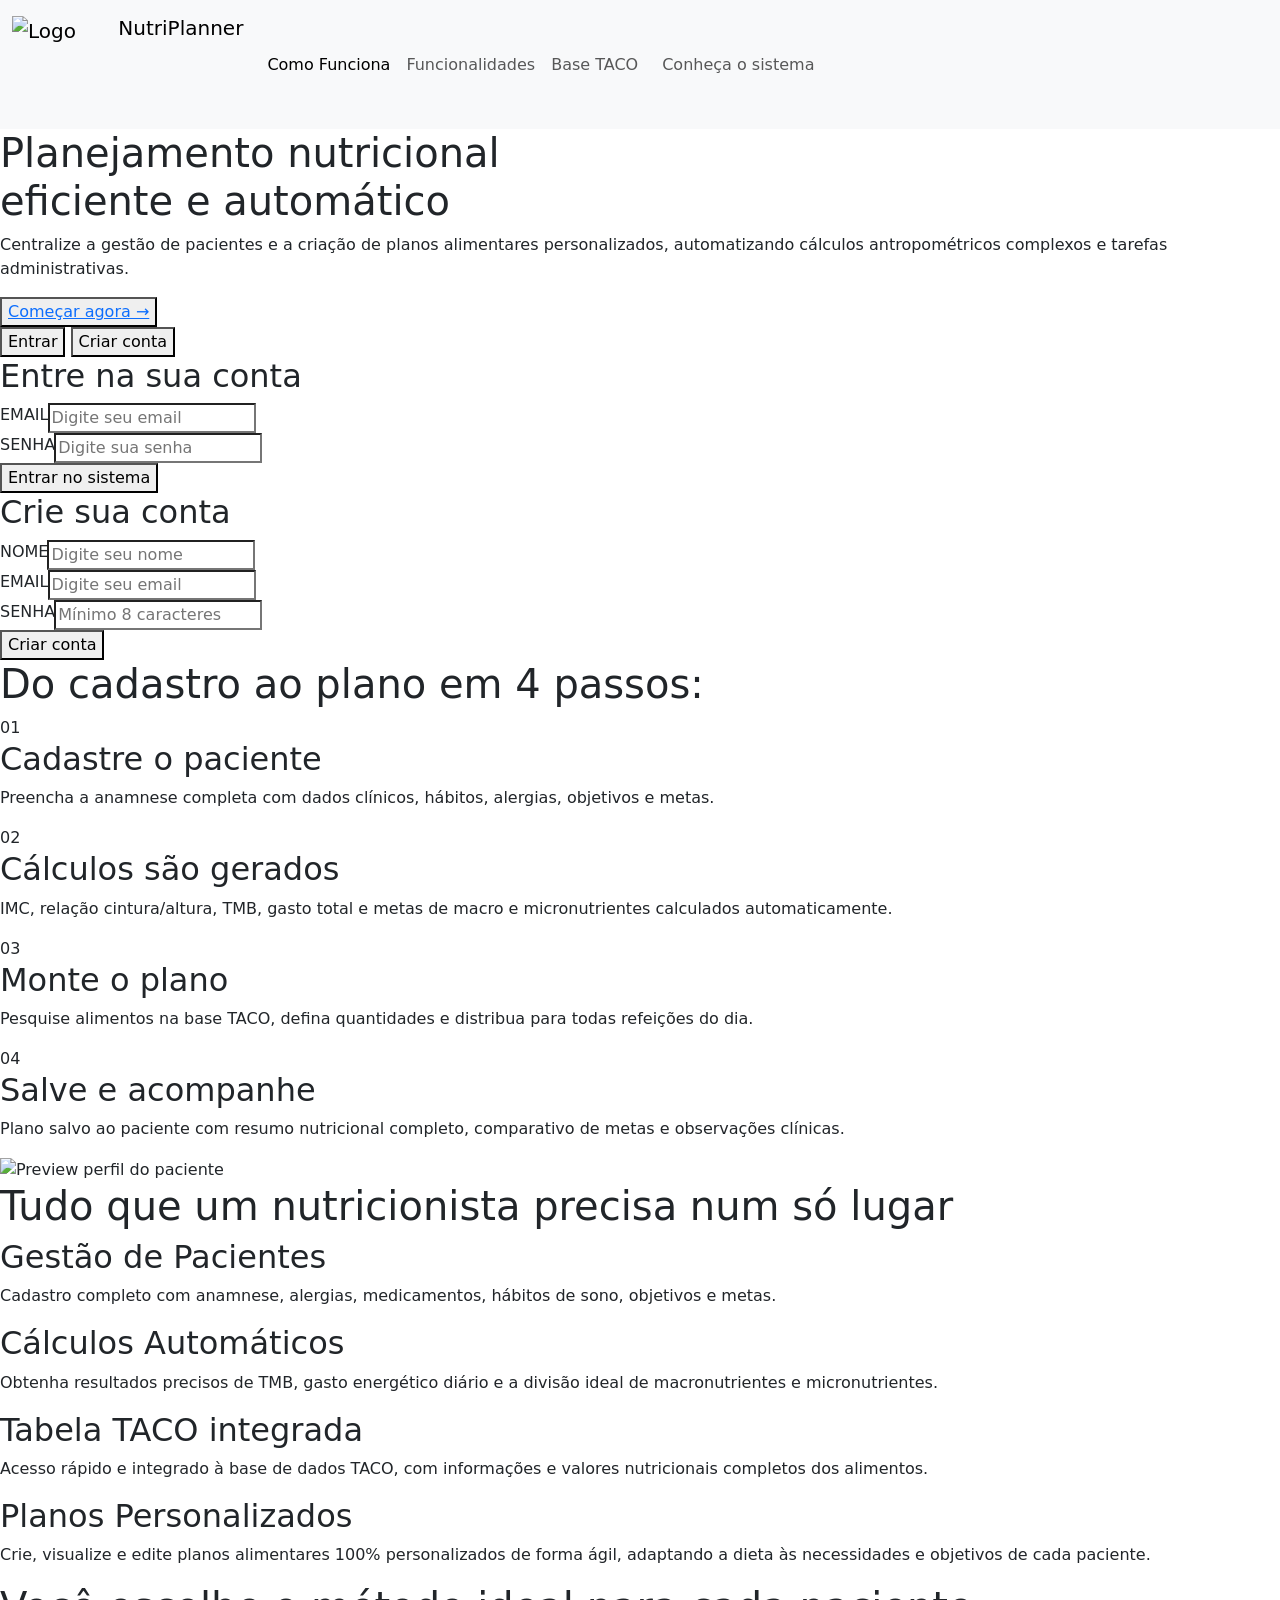
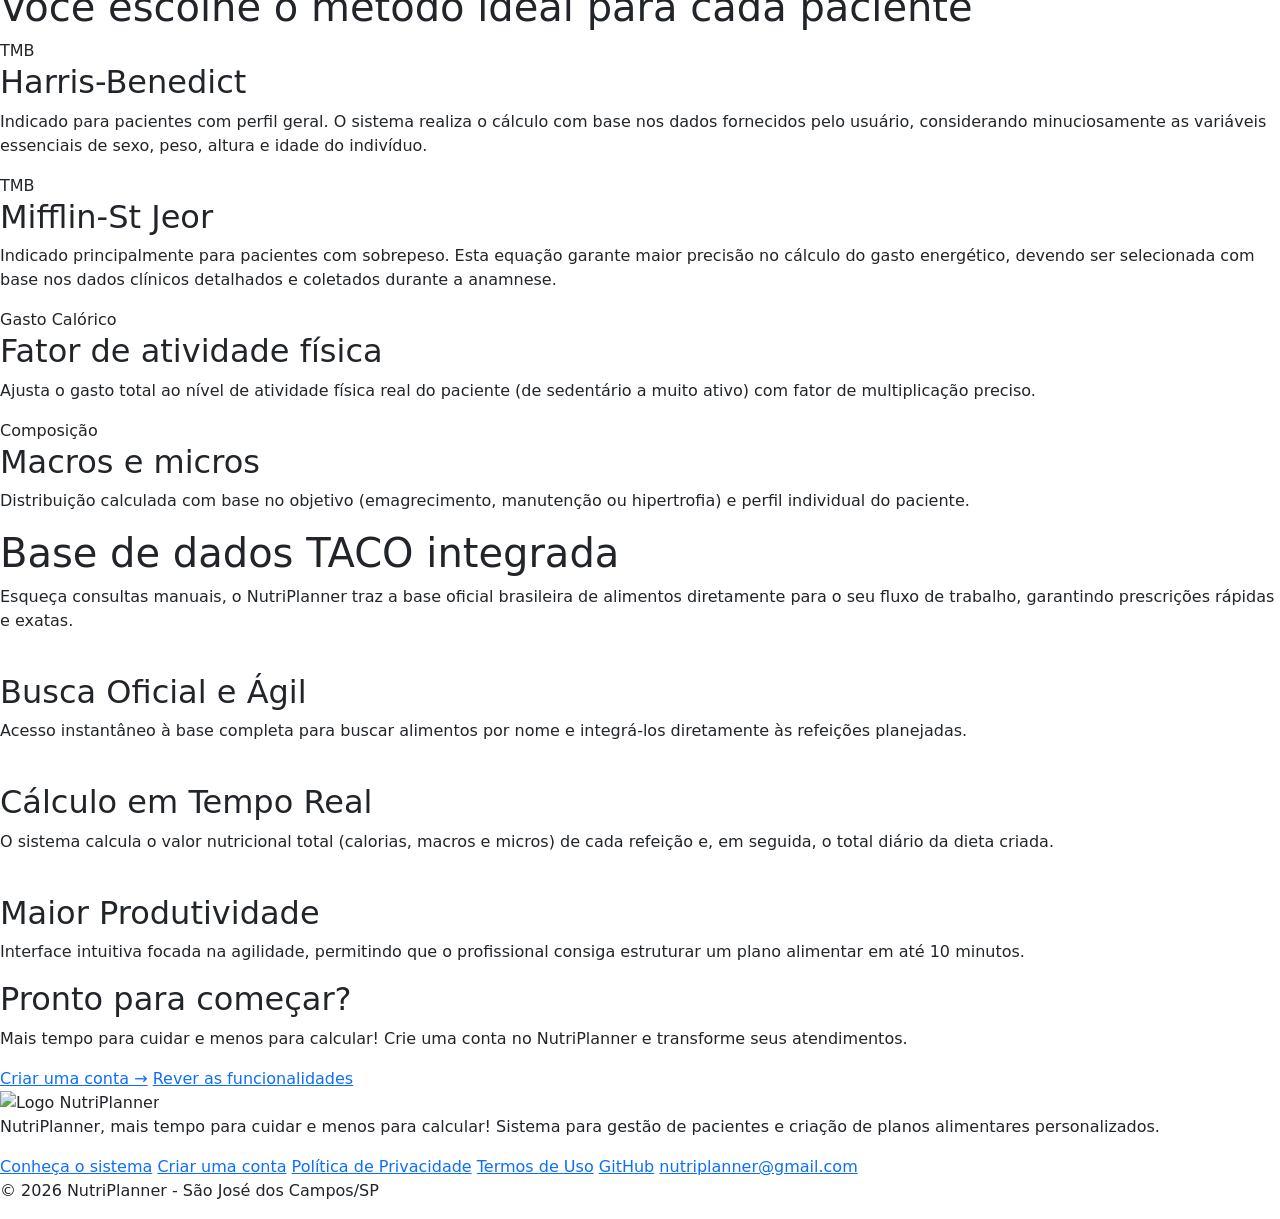
==== index.html @ 3fce2242 "Add files via upload" ====
<!DOCTYPE html>
<html lang="pt-br">

<head>
    <meta charset="UTF-8">
    <meta name="viewport" content="width=device-width, initial-scale=1.0">
    <title>NutriPlanner</title>
    <link rel="shortcut icon" href="../imagens/favicon.ico" type="image/x-icon">
    <link href="https://cdn.jsdelivr.net/npm/bootstrap@5.3.0/dist/css/bootstrap.min.css" rel="stylesheet">
    <link href="https://fonts.googleapis.com/css2?family=Inter:wght@400;700&display=swap" rel="stylesheet">
    <link rel="stylesheet" href="../css/style.css">
    <link rel="preconnect" href="https://fonts.googleapis.com">
    <link rel="preconnect" href="https://fonts.gstatic.com" crossorigin>

</head>

<body>
    <header>
        <nav class="navbar navbar-expand-xl bg-body-tertiary">
            <div class="container-fluid">
                <a class="navbar-brand" href="index.html">
                    <img src="../imagens/logo.png" alt="Logo" width="100" height="100"
                        class="d-inline-block align-text-top">
                    NutriPlanner
                </a>
                <button class="navbar-toggler" type="button" data-bs-toggle="collapse" data-bs-target="#navbarNav"
                    aria-controls="navbarNav" aria-expanded="false" aria-label="Toggle navigation">
                    <span class="navbar-toggler-icon"></span>
                </button>
                <div class="collapse navbar-collapse" id="navbarNav">
                    <ul class="navbar-nav">
                        <li class="nav-item">
                            <a class="nav-link active" aria-current="page" href="#pagina2">Como Funciona</a>
                        </li>
                        <li class="nav-item">
                            <a class="nav-link" href="#pagina3">Funcionalidades</a>
                        </li>
                        <li class="nav-item">
                            <a class="nav-link" href="#pagina4">Base TACO</a>
                        </li>
                        <li class="nav-item">
                            <a class="nav-link btn btn-outline-secondary btn-sm ms-2" href="#pagina2">Conheça o
                                sistema</a>
                        </li>
                    </ul>
                </div>
            </div>
        </nav>
    </header>

    <section id="pagina1" class="secao-inicio">
        <section class="bloco-inicio">
            <h1 class="titulo-principal">
                Planejamento nutricional
                <br>
                <span class="destaque-laranja">eficiente</span> e
                <span class="destaque-rosa">automático</span>
            </h1>
            <p class="descricao-principal">
                Centralize a gestão de pacientes e a criação de planos alimentares personalizados, automatizando
                cálculos antropométricos complexos e tarefas administrativas.
            </p>
            <button class="botao-inicio">
                <a class="link-inicio" href="#cartao-login">Começar agora &rarr;</a>
            </button>
        </section>
        <div class="cartao-login" id="cartao-login">
            <div class="container-abas">
                <button class="aba-btn ativa" id="btn-entrar">Entrar</button>
                <button class="aba-btn inativa" id="btn-criar">Criar conta</button>
            </div>

            <div class="form-container-wrapper">
                <div class="forms-slider">

                    <div class="form-box">
                        <h2 class="titulo-login">Entre na sua conta</h2>
                        <form id="form-login">
                            <div class="input-group">
                                <label>EMAIL</label>
                                <input type="email" id="login-email" placeholder="Digite seu email" required>
                            </div>
                            <div class="input-group">
                                <label>SENHA</label>
                                <input type="password" id="login-senha" placeholder="Digite sua senha" required>
                            </div>
                            <button type="submit" class="botao-enviar">Entrar no sistema</button>
                        </form>
                    </div>

                    <div class="form-box">
                        <h2 class="titulo-login">Crie sua conta</h2>
                        <form id="form-cadastro">
                            <div class="input-group">
                                <label>NOME</label>
                                <input type="text" id="cadastro-nome" placeholder="Digite seu nome" required>
                            </div>
                            <div class="input-group">
                                <label>EMAIL</label>
                                <input type="email" id="cadastro-email" placeholder="Digite seu email" required>
                            </div>
                            <div class="input-group">
                                <label>SENHA</label>
                                <input type="password" id="cadastro-senha" placeholder="Mínimo 8 caracteres" required minlength="8">
                            </div>
                            <button type="submit" class="botao-enviar">Criar conta</button>
                        </form>
                    </div>

                </div>
            </div>
        </div>
    </section>

    <section id="pagina2" class="secao-passos">
        <h1>Do cadastro ao plano em 4 passos:</h1>

        <div class="container-passos">
            <div class="lista-passos">

                <div class="item-passo">
                    <div class="numero-passo numero-amarelo">01</div>
                    <div class="conteudo-passo">
                        <h2>Cadastre o paciente</h2>
                        <p>Preencha a anamnese completa com dados clínicos, hábitos, alergias, objetivos e metas.</p>
                    </div>
                </div>

                <div class="item-passo">
                    <div class="numero-passo numero-laranja">02</div>
                    <div class="conteudo-passo">
                        <h2>Cálculos são gerados</h2>
                        <p>IMC, relação cintura/altura, TMB, gasto total e metas de macro e micronutrientes calculados
                            automaticamente.</p>
                    </div>
                </div>

                <div class="item-passo">
                    <div class="numero-passo numero-rosa">03</div>
                    <div class="conteudo-passo">
                        <h2>Monte o plano</h2>
                        <p>Pesquise alimentos na base TACO, defina quantidades e distribua para todas refeições do dia.
                        </p>
                    </div>
                </div>

                <div class="item-passo">
                    <div class="numero-passo numero-verde">04</div>
                    <div class="conteudo-passo">
                        <h2>Salve e acompanhe</h2>
                        <p>Plano salvo ao paciente com resumo nutricional completo, comparativo de metas e observações
                            clínicas.</p>
                    </div>
                </div>

            </div>

            <div class="painel-previa">
                <img src="../imagens/preview paciente.png" alt="Preview perfil do paciente">
            </div>
        </div>
    </section>

    <section id="pagina3" class="secao-funcionalidades">
        <h1>Tudo que um nutricionista precisa num só lugar</h1>

        <div class="grade-cartoes">

            <div class="cartao-funcionalidade cartao-amarelo">
                <h2>Gestão de Pacientes</h2>
                <p>Cadastro completo com anamnese, alergias, medicamentos, hábitos de sono, objetivos e metas.</p>
            </div>

            <div class="cartao-funcionalidade cartao-laranja">
                <h2>Cálculos Automáticos</h2>
                <p>Obtenha resultados precisos de TMB, gasto energético diário e a divisão ideal de macronutrientes e
                    micronutrientes.</p>
            </div>

            <div class="cartao-funcionalidade cartao-rosa">
                <h2>Tabela TACO integrada</h2>
                <p>Acesso rápido e integrado à base de dados TACO, com informações e valores nutricionais completos dos
                    alimentos.</p>
            </div>

            <div class="cartao-funcionalidade cartao-verde">
                <h2>Planos Personalizados</h2>
                <p>Crie, visualize e edite planos alimentares 100% personalizados de forma ágil, adaptando a dieta às
                    necessidades e objetivos de cada paciente.</p>
            </div>
        </div>
    </section>

    <section class="secao-metodos">
        <h1>Você escolhe o método ideal para cada paciente</h1>

        <div class="grade-metodos">
            <div class="cartao-metodo">
                <span class="etiqueta-metodo">TMB</span>
                <h2>Harris-Benedict</h2>
                <p>Indicado para pacientes com perfil geral. O sistema realiza o cálculo com base nos dados fornecidos
                    pelo usuário, considerando minuciosamente as variáveis essenciais de sexo, peso, altura e idade do
                    indivíduo.</p>
            </div>

            <div class="cartao-metodo">
                <span class="etiqueta-metodo">TMB</span>
                <h2>Mifflin-St Jeor</h2>
                <p>Indicado principalmente para pacientes com sobrepeso. Esta equação garante maior precisão no cálculo
                    do gasto energético, devendo ser selecionada com base nos dados clínicos detalhados e coletados
                    durante a anamnese.</p>
            </div>

            <div class="cartao-metodo">
                <span class="etiqueta-metodo">Gasto Calórico</span>
                <h2>Fator de atividade física</h2>
                <p>Ajusta o gasto total ao nível de atividade física real do paciente (de sedentário a muito ativo) com
                    fator de multiplicação preciso.</p>
            </div>

            <div class="cartao-metodo">
                <span class="etiqueta-metodo">Composição</span>
                <h2>Macros e micros</h2>
                <p>Distribuição calculada com base no objetivo (emagrecimento, manutenção ou hipertrofia) e perfil
                    individual do paciente.</p>
            </div>
        </div>
    </section>

    <section id="pagina4" class="secao-taco">
        <div class="cabecalho-taco">
            <h1>Base de dados <span>TACO</span> integrada</h1>
            <p>Esqueça consultas manuais, o NutriPlanner traz a base oficial brasileira de alimentos diretamente para o
                seu fluxo de trabalho, garantindo prescrições rápidas e exatas.</p>
        </div>

        <div class="grade-taco">

            <div class="cartao-taco">
                <div class="icone-cartao">
                    <img src="../imagens/busca.png" alt="">
                </div>
                <h2>Busca Oficial e Ágil</h2>
                <p>Acesso instantâneo à base completa para buscar alimentos por nome e integrá-los diretamente às
                    refeições planejadas.</p>
            </div>

            <div class="cartao-taco">
                <div class="icone-cartao">
                    <img src="../imagens/calculo.png" alt="">
                </div>
                <h2>Cálculo em Tempo Real</h2>
                <p>O sistema calcula o valor nutricional total (calorias, macros e micros) de cada refeição e, em
                    seguida, o total diário da dieta criada.</p>
            </div>

            <div class="cartao-taco">
                <div class="icone-cartao">
                    <img src="../imagens/relogio.png" alt="">
                </div>
                <h2>Maior Produtividade</h2>
                <p>Interface intuitiva focada na agilidade, permitindo que o profissional consiga estruturar um plano
                    alimentar em até 10 minutos.</p>
            </div>

        </div>
    </section>

    <div class="container-rodape">

        <section class="container-chamada">
            <h2 class="titulo-chamada">Pronto para começar?</h2>
            <p class="descricao-chamada">
                Mais tempo para cuidar e menos para calcular! Crie uma conta no NutriPlanner e transforme seus
                atendimentos.
            </p>
            <div class="botoes-chamada">
                <a href="#pagina1" id="btn-chamada-criar" class="botao-chamada botao-escuro">Criar uma conta &rarr;</a>
                <a href="#pagina2" class="botao-chamada botao-claro">Rever as funcionalidades</a>
            </div>
        </section>

        <footer class="rodape-principal">
            <div class="conteudo-rodape">

                <div class="marca-rodape">
                    <div class="logo-rodape">
                        <img src="../imagens/logo.png" alt="Logo NutriPlanner">
                    </div>
                    <p>NutriPlanner, mais tempo para cuidar e menos para calcular! Sistema para gestão de pacientes e
                        criação de planos alimentares personalizados.</p>
                </div>

                <div class="links-rodape">
                    <a href="#pagina2">Conheça o sistema</a>
                    <a href="#pagina1" id="btn-rodape-criar">Criar uma conta</a>
                    <a href="https://www.gov.br/governodigital/pt-br/privacidade-e-seguranca/arquivos-antigos/ppsi/guia_termo_uso_politica_privacidade.pdf" target="_blank" rel="noopener noreferrer">Política de Privacidade</a>
                    <a href="https://www.gov.br/governodigital/pt-br/privacidade-e-seguranca/arquivos-antigos/ppsi/guia_termo_uso_politica_privacidade.pdf" target="_blank" rel="noopener noreferrer">Termos de Uso</a>
                    <a href="https://github.com/helenavieiranasc/NutriPlanner.git" target="_blank" rel="noopener noreferrer">GitHub</a>
                    <a href="mailto:nutriplanner@gmail.com">nutriplanner@gmail.com</a>
                </div>

            </div>

            <div class="rodape-inferior">
                <p>&copy; 2026 NutriPlanner - São José dos Campos/SP</p>
            </div>
        </footer>

    </div>

    <script>
        const cartaoLogin = document.getElementById('cartao-login');
        const btnEntrar = document.getElementById('btn-entrar');
        const btnCriar = document.getElementById('btn-criar');
        const btnChamadaCriar = document.getElementById('btn-chamada-criar');
        const btnRodapeCriar = document.getElementById('btn-rodape-criar');

        const mostrarCadastro = () => {
            cartaoLogin.classList.add('active-cadastro');
            btnCriar.classList.replace('inativa', 'ativa');
            btnEntrar.classList.replace('ativa', 'inativa');
        };

        const mostrarLogin = () => {
            cartaoLogin.classList.remove('active-cadastro');
            btnEntrar.classList.replace('inativa', 'ativa');
            btnCriar.classList.replace('ativa', 'inativa');
        };

        btnCriar.addEventListener('click', mostrarCadastro);
        btnEntrar.addEventListener('click', mostrarLogin);

        if (btnChamadaCriar) {
            btnChamadaCriar.addEventListener('click', mostrarCadastro);
        }
        if (btnRodapeCriar) {
            btnRodapeCriar.addEventListener('click', mostrarCadastro);
        }

        const getUsuarios = () => {
            const users = localStorage.getItem('nutriplanner_users');
            return users ? JSON.parse(users) : [];
        };

        const setUsuarios = (users) => {
            localStorage.setItem('nutriplanner_users', JSON.stringify(users));
        };

        const inicializarUsuarios = () => {
            const users = getUsuarios();
            if (users.length === 0) {
                users.push({
                    nome: 'Beatriz Pastor',
                    email: 'beatriz@nutriplanner.com',
                    senha: '12345678'
                });
                setUsuarios(users);
            }
        };

        inicializarUsuarios();

        document.getElementById('form-login').addEventListener('submit', function (e) {
            e.preventDefault();
            const emailInput = document.getElementById('login-email').value.trim().toLowerCase();
            const senhaInput = document.getElementById('login-senha').value;

            const users = getUsuarios();
            const usuarioValido = users.find(u => u.email === emailInput && u.senha === senhaInput);

            if (usuarioValido) {
                localStorage.setItem('nutriplanner_current_user', JSON.stringify(usuarioValido));
                window.location.href = 'home.html';
            } else {
                alert('E-mail ou senha incorretos!');
            }
        });

        document.getElementById('form-cadastro').addEventListener('submit', function (e) {
            e.preventDefault();
            const nomeInput = document.getElementById('cadastro-nome').value.trim();
            const emailInput = document.getElementById('cadastro-email').value.trim().toLowerCase();
            const senhaInput = document.getElementById('cadastro-senha').value;

            const users = getUsuarios();
            const usuarioExistente = users.find(u => u.email === emailInput);

            if (usuarioExistente) {
                alert('Este e-mail já está cadastrado no sistema!');
                return;
            }

            const novoUsuario = {
                nome: nomeInput,
                email: emailInput,
                senha: senhaInput
            };

            users.push(novoUsuario);
            setUsuarios(users);

            localStorage.setItem('nutriplanner_current_user', JSON.stringify(novoUsuario));
            alert('Conta criada com sucesso! Redirecionando...');
            window.location.href = 'home.html';
        });
    </script>
    <script src="https://cdn.jsdelivr.net/npm/bootstrap@5.3.0/dist/js/bootstrap.bundle.min.js"></script>
</body>

</html>
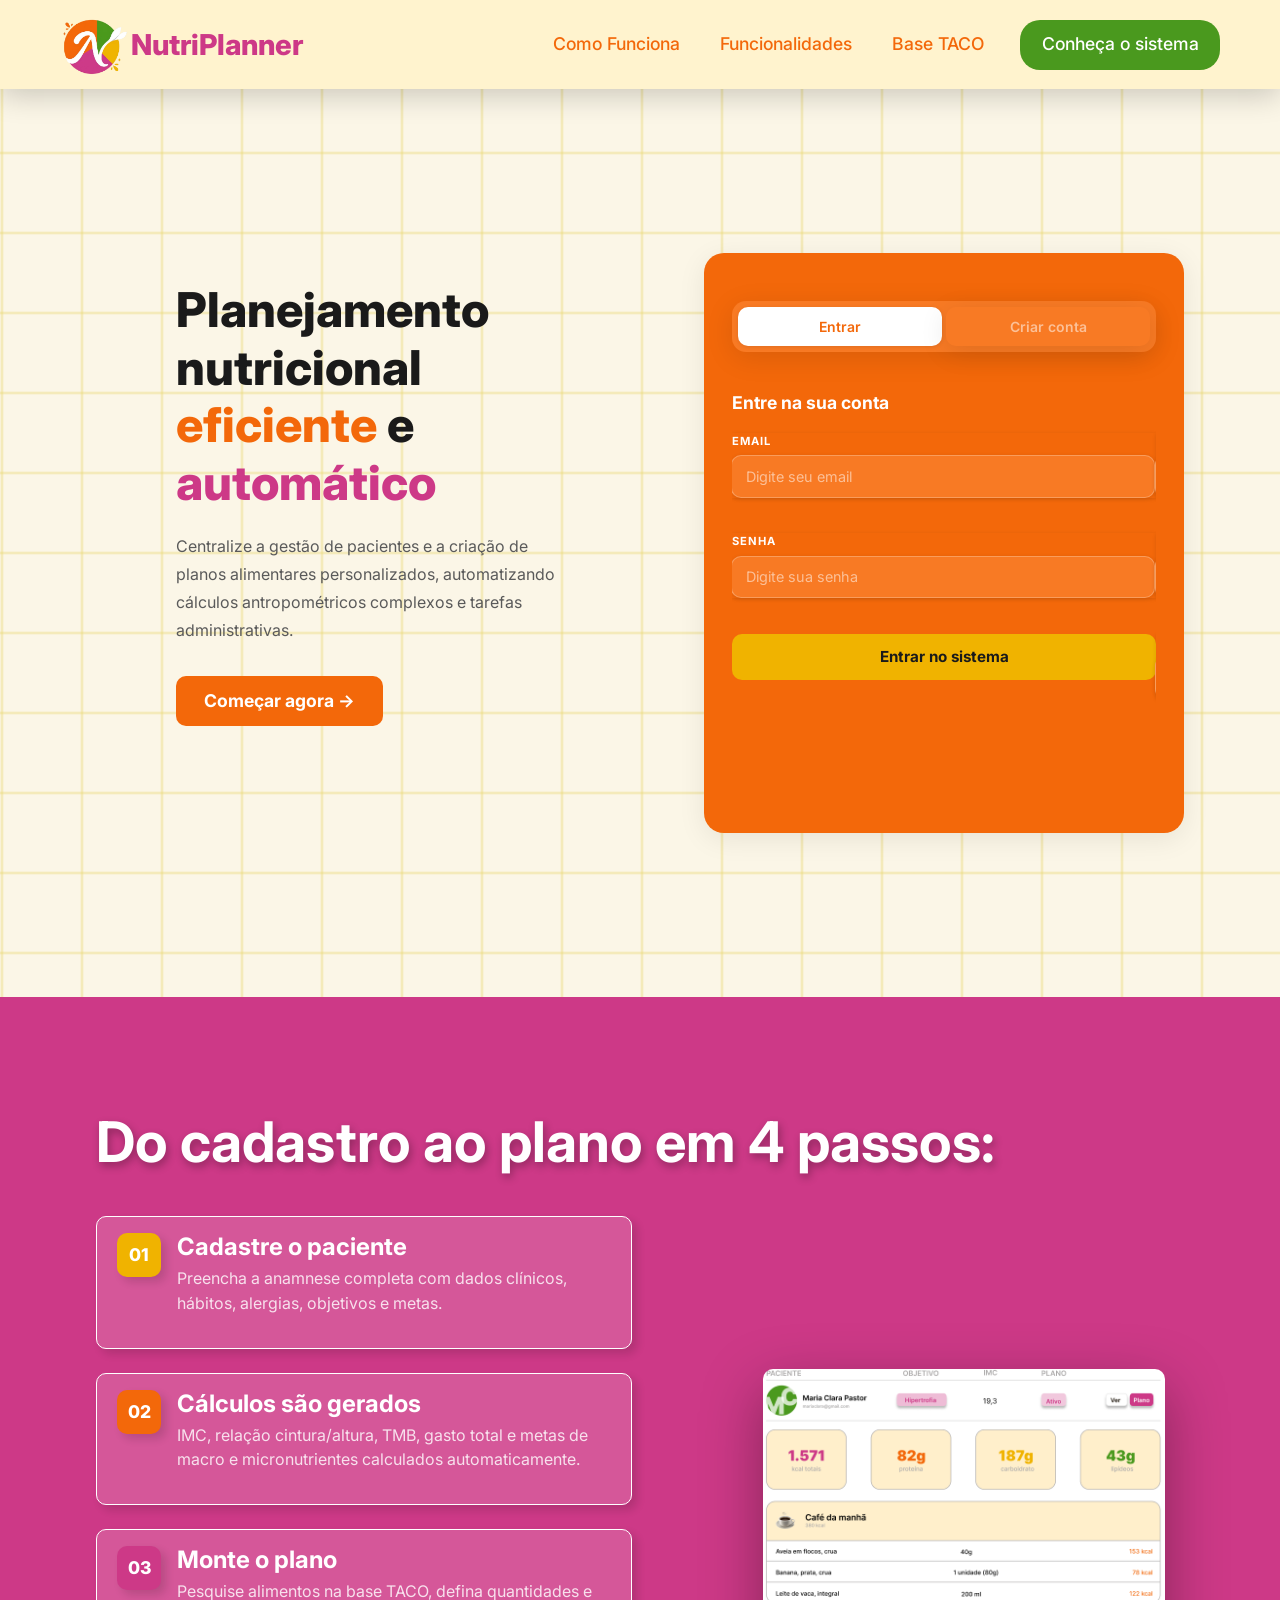
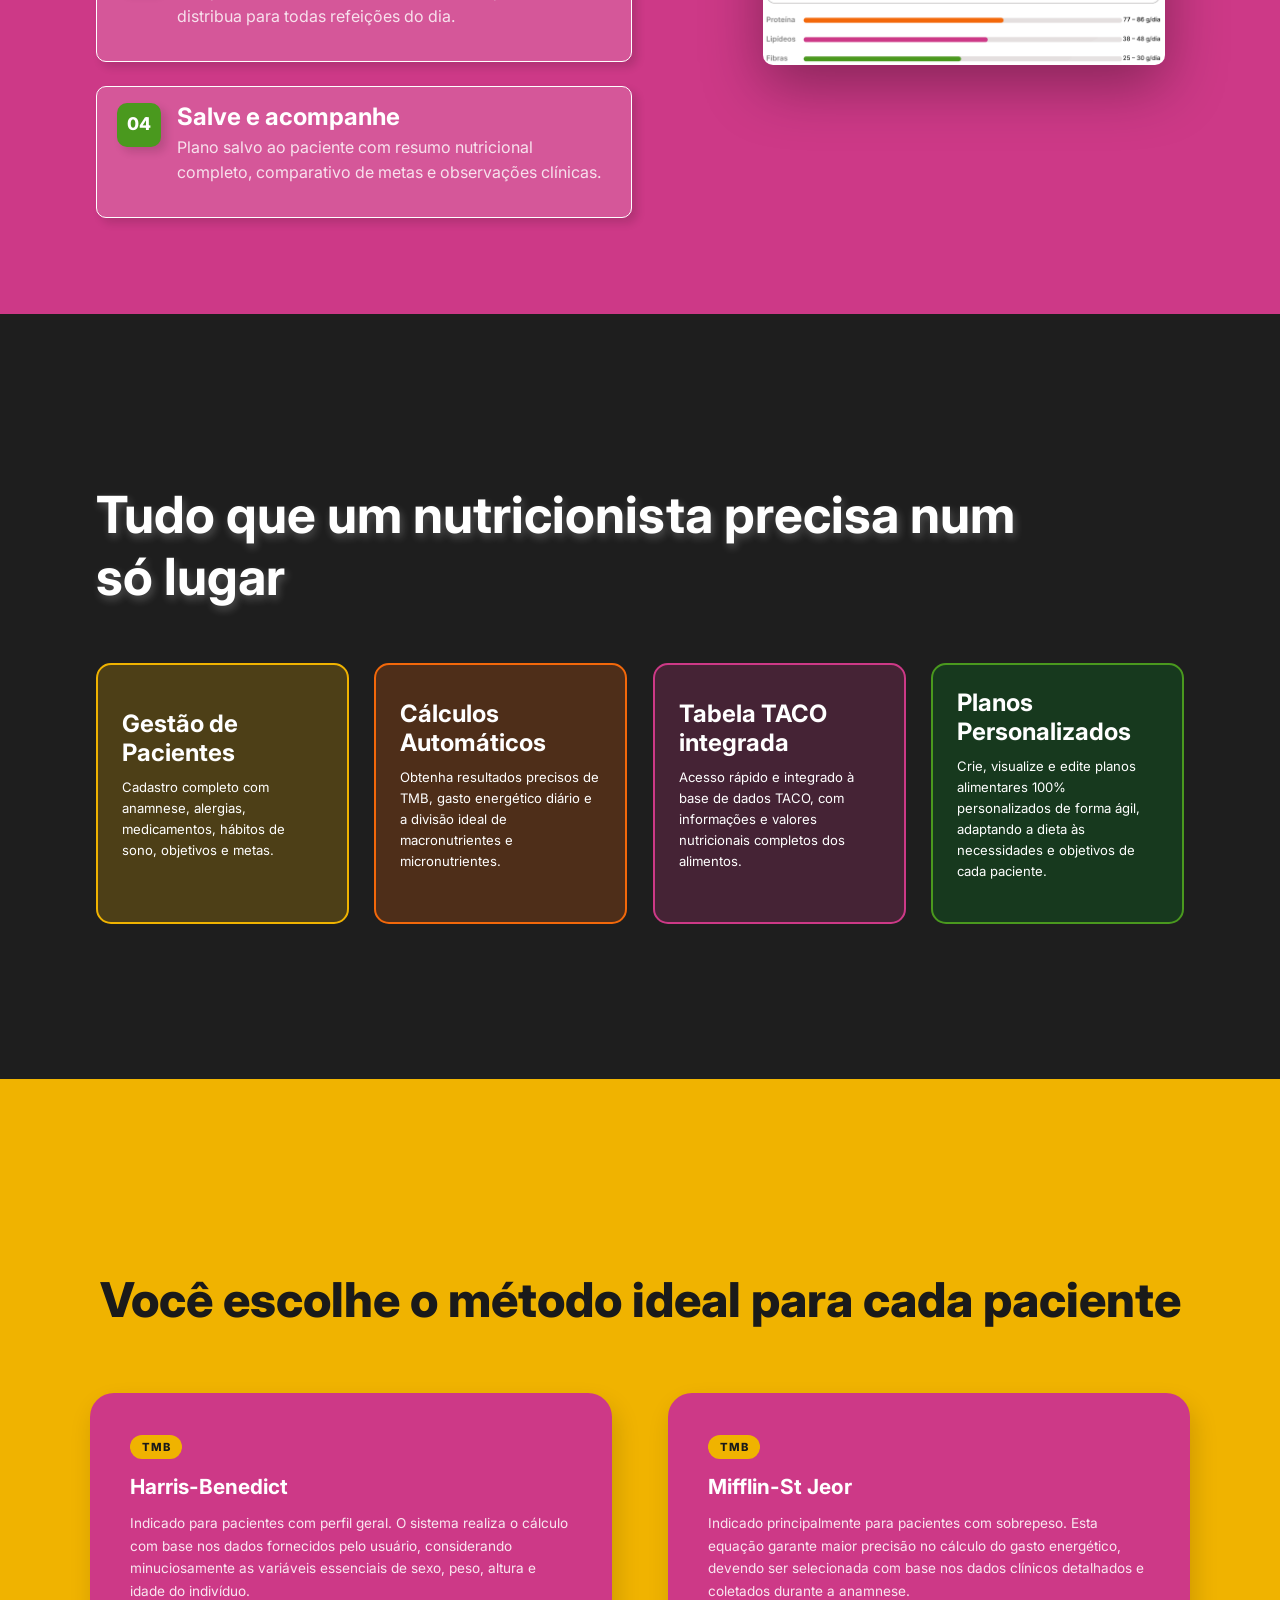
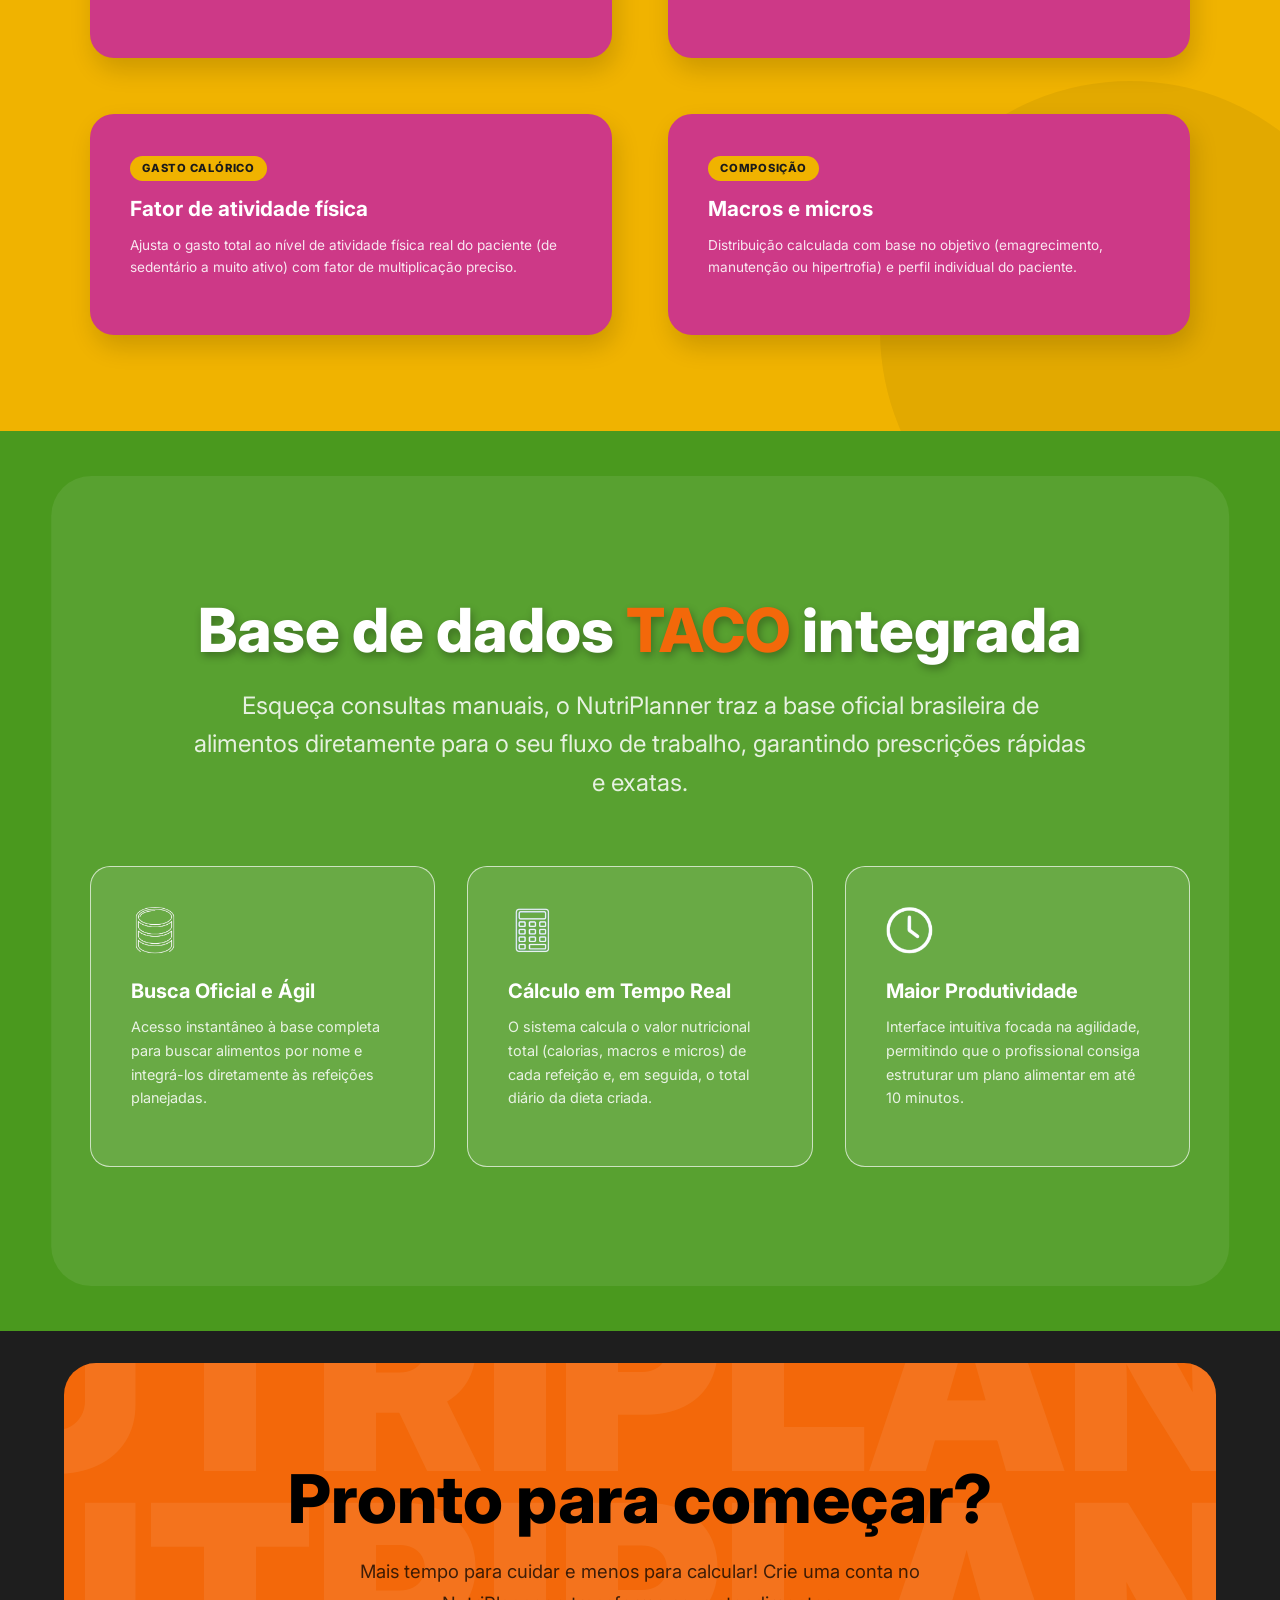
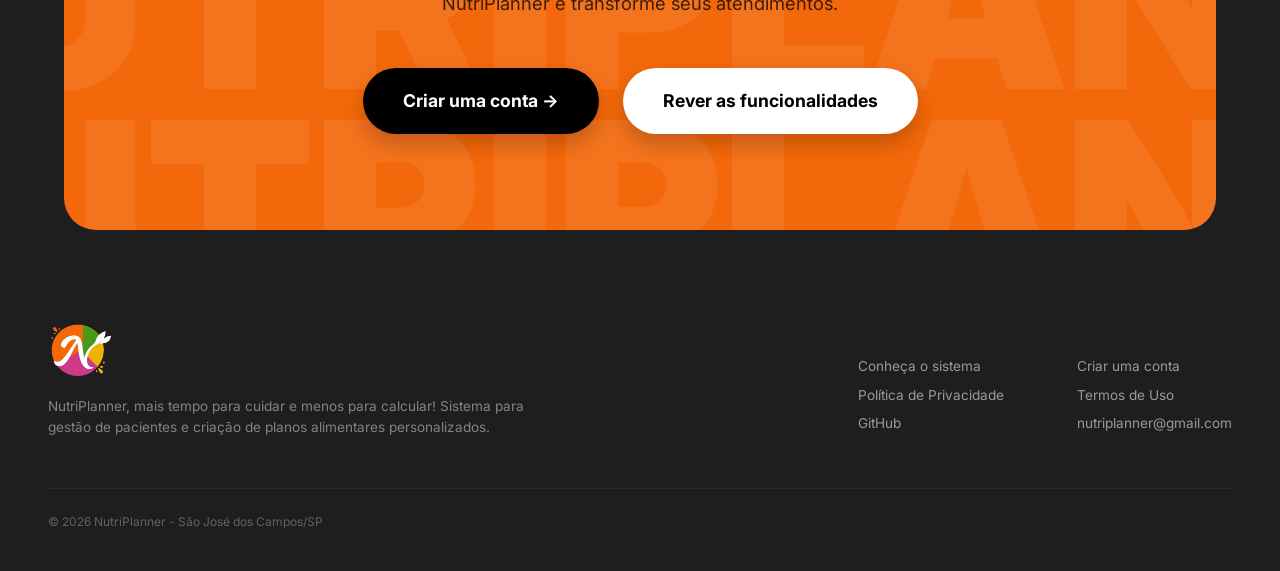
==== commit e3fe6f86: "Fix HTML encoding issues in index.html" ====
--- a/index.html
+++ b/index.html
@@ -5,10 +5,10 @@
     <meta charset="UTF-8">
     <meta name="viewport" content="width=device-width, initial-scale=1.0">
     <title>NutriPlanner</title>
-    <link rel="shortcut icon" href="../imagens/favicon.ico" type="image/x-icon">
+    <link rel="shortcut icon" href="imagens/favicon.ico" type="image/x-icon">
     <link href="https://cdn.jsdelivr.net/npm/bootstrap@5.3.0/dist/css/bootstrap.min.css" rel="stylesheet">
     <link href="https://fonts.googleapis.com/css2?family=Inter:wght@400;700&display=swap" rel="stylesheet">
-    <link rel="stylesheet" href="../css/style.css">
+    <link rel="stylesheet" href="css/style.css">
     <link rel="preconnect" href="https://fonts.googleapis.com">
     <link rel="preconnect" href="https://fonts.gstatic.com" crossorigin>
 
@@ -19,7 +19,7 @@
         <nav class="navbar navbar-expand-xl bg-body-tertiary">
             <div class="container-fluid">
                 <a class="navbar-brand" href="index.html">
-                    <img src="../imagens/logo.png" alt="Logo" width="100" height="100"
+                    <img src="imagens/logo.png" alt="Logo" width="100" height="100"
                         class="d-inline-block align-text-top">
                     NutriPlanner
                 </a>
@@ -156,7 +156,7 @@
             </div>
 
             <div class="painel-previa">
-                <img src="../imagens/preview paciente.png" alt="Preview perfil do paciente">
+                <img src="imagens/preview paciente.png" alt="Preview perfil do paciente">
             </div>
         </div>
     </section>
@@ -238,7 +238,7 @@
 
             <div class="cartao-taco">
                 <div class="icone-cartao">
-                    <img src="../imagens/busca.png" alt="">
+                    <img src="imagens/busca.png" alt="">
                 </div>
                 <h2>Busca Oficial e Ágil</h2>
                 <p>Acesso instantâneo à base completa para buscar alimentos por nome e integrá-los diretamente às
@@ -247,7 +247,7 @@
 
             <div class="cartao-taco">
                 <div class="icone-cartao">
-                    <img src="../imagens/calculo.png" alt="">
+                    <img src="imagens/calculo.png" alt="">
                 </div>
                 <h2>Cálculo em Tempo Real</h2>
                 <p>O sistema calcula o valor nutricional total (calorias, macros e micros) de cada refeição e, em
@@ -256,7 +256,7 @@
 
             <div class="cartao-taco">
                 <div class="icone-cartao">
-                    <img src="../imagens/relogio.png" alt="">
+                    <img src="imagens/relogio.png" alt="">
                 </div>
                 <h2>Maior Produtividade</h2>
                 <p>Interface intuitiva focada na agilidade, permitindo que o profissional consiga estruturar um plano
@@ -285,7 +285,7 @@
 
                 <div class="marca-rodape">
                     <div class="logo-rodape">
-                        <img src="../imagens/logo.png" alt="Logo NutriPlanner">
+                        <img src="imagens/logo.png" alt="Logo NutriPlanner">
                     </div>
                     <p>NutriPlanner, mais tempo para cuidar e menos para calcular! Sistema para gestão de pacientes e
                         criação de planos alimentares personalizados.</p>
@@ -408,4 +408,4 @@
     <script src="https://cdn.jsdelivr.net/npm/bootstrap@5.3.0/dist/js/bootstrap.bundle.min.js"></script>
 </body>
 
-</html>+</html>
--- a/css/style.css
+++ b/css/style.css
@@ -0,0 +1,1011 @@
+@import 'variables.css';
+
+body {
+    background-color: var(--fundo-pagina);
+    color: var(--texto-escuro);
+}
+
+
+header .navbar {
+    background-color: var(--fundo-pagina) !important;
+    padding: 0.6rem 3rem;
+    border-bottom: none;
+    box-shadow: 0 6px 28px rgba(0,0,0,0.2);
+}
+
+.navbar-brand {
+    font-size: 1.8rem;
+    font-weight: 800;
+    color: var(--cor-rosa) !important;
+    display: flex;
+    align-items: center;
+    justify-content: left;
+    gap: 0.2rem;
+}
+
+.navbar-brand img {
+    width: auto;
+    height: 60px;
+    object-fit: contain;
+}
+
+.navbar-nav {
+    margin-left: auto;
+    display: flex;
+    align-items: center;
+    gap: 1rem;
+}
+
+.navbar-nav .nav-link {
+    margin-left: auto;
+    color: var(--cor-laranja) !important;
+    font-weight: 500;
+    font-size: 1.1rem;
+    padding: 0.4rem 0.75rem !important;
+    transition: opacity 0.2s;
+}
+
+.navbar-nav .nav-link:hover {
+    opacity: 0.75;
+}
+
+.navbar-nav .nav-link.btn.btn-outline-secondary {
+    background-color: var(--cor-verde);
+    color: var(--texto-claro) !important;
+    border-color: var(--cor-verde) !important;
+    width: 200px;
+    height: 50px;
+    display: flex;
+    align-items: center;
+    justify-content: center;
+    border-radius: 20px;
+    padding: 0rem !important;
+    transition: background-color 0.2s, color 0.2s;
+}
+
+.navbar-nav .nav-link.btn.btn-outline-secondary:hover {
+    background-color: var(--cor-verde);
+    color: var(--texto-claro) !important;
+}
+
+
+.secao-inicio {
+    background-image: url(fundo.png);
+    min-height: calc(100vh - 76px);
+    display: flex;
+    align-items: center;
+    justify-content: space-between;
+    padding: 4rem 6rem;
+    gap: 3rem;
+}
+
+.bloco-inicio {
+    flex: 1;
+    max-width: 800px;
+    margin: 1px 80px 80px 80px;
+}
+
+.titulo-principal {
+    font-family: var(--fonte-titulo);
+    font-size: 3rem;
+    font-weight: 800;
+    color: var(--texto-escuro);
+    margin-bottom: 1.25rem;
+}
+
+.destaque-laranja { color: var(--cor-destaque-laranja); }
+.destaque-rosa    { color: var(--cor-destaque-rosa); }
+
+.descricao-principal {
+    font-size: 1rem;
+    color: var(--texto-mutado);
+    margin-bottom: 2rem;
+    line-height: 1.75;
+    max-width: 600px;
+}
+
+.botao-inicio {
+    background-color: var(--botao-primario);
+    border: none;
+    border-radius: 10px;
+    padding: 0;
+    cursor: pointer;
+    transition: background-color 0.2s;
+    display: inline-block;
+}
+
+.botao-inicio:hover {
+    background-color: var(--botao-primario-hover);
+}
+
+.link-inicio {
+    display: block;
+    padding: 0.75rem 1.75rem;
+    color: var(--texto-claro);
+    text-decoration: none;
+    font-weight: 700;
+    font-size: 1.1rem;
+}
+
+
+.cartao-login {
+    background-color: var(--cor-laranja);
+    border-radius: 20px;
+    padding: 1.75rem;
+    width: 480px;
+    height: 580px;
+    box-shadow: 0 6px 28px rgba(0,0,0,0.08);
+    margin: 100px auto; 
+    justify-content: flex-start center;
+    gap: 1rem;
+    display: flex;
+    flex-direction: column;
+
+}
+
+.container-abas {
+    display: flex;
+    gap: 4px;
+    margin: 1.25rem 0 1.5rem 0;   
+    background-color: #F87A24;
+    border-radius: 14px;
+    padding: 6px;
+    box-shadow: 0 6px 28px rgba(0,0,0,0.1);
+
+}
+
+.aba-btn {
+    flex: 1;
+    border: none;
+    border-radius: 10px;
+    padding: 0.55rem 1rem;    
+    font-family: var(--fonte-corpo);
+    font-size: 0.875rem;
+    font-weight: 600;
+    cursor: pointer;
+    transition: all 0.2s;
+    box-shadow: 0 6px 28px rgba(0,0,0,0.1);
+
+}
+
+.aba-btn.ativa {
+    background-color: white;
+    color: var(--cor-laranja);
+    box-shadow: 0 1px 4px rgba(0,0,0,0.1);
+}
+
+.aba-btn.inativa {
+    background-color: transparent;
+    color: rgba(255, 255, 255, 0.527);
+}
+
+.titulo-login {
+    font-family: var(--fonte-titulo);
+    font-size: 1.1rem;
+    font-weight: 700;
+    color: var(--texto-claro);
+    margin-bottom: 1.25rem;
+}
+
+
+.input-group {
+    display: flex;
+    flex-direction: column;
+    gap: 0.35rem;
+    margin-bottom: 1rem;
+    box-shadow: 0 1px 4px rgba(0,0,0,0.1);
+
+}
+
+.input-group label {
+    border-radius: 10px;
+    font-size: 0.7rem;
+    font-weight: 700;
+    letter-spacing: 0.08em;
+    color: var(--texto-claro);
+}
+
+.input-group input {
+    border: 1.5px solid rgba(255, 255, 255, 0.25);    
+    border-radius: 10px !important;
+    padding: 0.6rem 0.9rem;
+    font-size: 0.9rem;
+    background-color: #F87A24;
+    outline: none;
+    transition: border-color 0.2s;
+    width: 100%;
+    box-shadow: 0 1px 4px rgba(0,0,0,0.1);
+
+}
+
+.input-group input::placeholder {
+    color: rgba(255, 255, 255, 0.527);
+}
+
+.input-group input:focus {
+    border-color: var(--texto-claro);
+    box-shadow: 0 0 0 3px rgba(243, 104, 10, 0.12);
+}
+
+.botao-enviar {
+    width: 100%;
+    padding: 0.75rem;
+    background-color: var(--cor-amarelo);
+    color: var(--texto-escuro);
+    border: none;
+    border-radius: 10px;
+    font-family: var(--fonte-corpo);
+    font-size: 0.95rem;
+    font-weight: 700;
+    cursor: pointer;
+    transition: background-color 0.2s;
+    margin-top: 1.25rem 0 1.5rem 0;
+}
+
+.botao-enviar:hover {
+    background-color: var(--cor-amarelo-hover);
+}
+
+.cartao-login form {
+    display: flex;
+    flex-direction: column;
+    flex: 1;
+    gap: 1.9rem;
+}
+
+
+.form-container-wrapper {
+    overflow: hidden;
+    width: 100%;
+}
+
+.forms-slider {
+    display: flex;
+    width: 200%;
+    transition: transform 0.4s ease-in-out;
+    align-items: flex-start;
+}
+
+.form-box {
+    width: 50%;
+    flex-shrink: 0;
+}
+
+.cartao-login.active-cadastro .forms-slider {
+    transform: translateX(-50%);
+}
+
+.cartao-login form {
+    gap: 1.2rem;
+}
+
+
+.secao-passos {
+    background-color: var(--cor-rosa);
+    padding: var(--padding-secao);
+    color: var(--texto-claro);
+    min-height: 100vh;
+    display: flex;
+    flex-direction: column;
+    justify-content: center;
+}
+
+.secao-passos > h1 {
+    font-size: 3.5rem;
+    font-weight: 700;
+    color: var(--texto-claro);
+    padding-top: 1rem;
+    padding-left: 3rem;
+    text-shadow: 2px 4px 8px rgba(0, 0, 0, 0.3);
+}
+
+.container-passos {
+    display: flex;
+    align-items: center;
+    gap: 4rem;
+    padding-left: 3rem;
+    margin-top: 2rem;
+}
+
+.lista-passos {
+    display: flex;
+    flex-direction: column;
+    gap: 1.5rem;
+    flex: 1;
+}
+
+.item-passo {
+    display: flex;
+    align-items: flex-start;
+    gap: 1rem;
+    background-color: rgba(255,255,255,0.15);
+    padding: 1rem 1.25rem;
+    transition: background-color 0.2s;
+    border-radius: 10px;
+    border: 1px solid white;
+    box-shadow: 5px 5px 8px 0 rgba(17, 16, 16, 0.15);
+}
+
+.item-passo:hover {
+    background-color: rgba(255,255,255,0.22);
+}
+
+.numero-passo {
+    font-family: var(--fonte-titulo);
+    font-size: 1.1rem;
+    font-weight: 800;
+    width: 44px;
+    height: 44px;
+    border-radius: 10px;
+    display: flex;
+    align-items: center;
+    justify-content: center;
+    flex-shrink: 0;
+    box-shadow: 5px 5px 8px 0 rgba(17, 16, 16, 0.15);
+}
+
+.numero-amarelo { background-color: var(--cor-numero-amarelo); color: var(--texto-claro); }
+.numero-laranja { background-color: var(--cor-numero-laranja); color: var(--texto-claro); }
+.numero-rosa    { background-color: var(--cor-rosa);    color: var(--texto-claro); }
+.numero-verde   { background-color: var(--cor-numero-verde);   color: var(--texto-claro); }
+
+.conteudo-passo h2 {
+    font-family: var(--fonte-titulo);
+    font-size: 1.5rem;
+    font-weight: 700;
+    color: var(--texto-claro);
+    margin-bottom: 0.25rem;
+}
+
+.conteudo-passo p {
+    font-size: 1rem;
+    color: rgba(255,255,255,0.82);
+    line-height: 1.55;
+}
+
+.painel-previa {
+    flex: 1;
+    display: flex;
+    justify-content: center;
+    align-items: center;
+    border-radius: 20px;
+}
+
+.painel-previa img {
+    max-width: 75%;
+    border-radius: 10px;
+    box-shadow: 0 20px 60px rgba(0,0,0,0.35);
+}
+
+.secao-funcionalidades {
+    background-color: var(--fundo-escuro);
+    color: var(--texto-claro);
+    min-height: 85vh;
+    padding: var(--padding-secao);
+    display: flex;
+    flex-direction: column;
+    justify-content: center;
+}
+
+.secao-funcionalidades > h1 {
+    font-size: 3.2rem;
+    font-weight: 700;
+    color: var(--texto-claro);
+    padding-top: 1rem;
+    padding-left: 3rem;
+    max-width: 1000px;
+    margin-bottom: 3.5rem;
+    text-shadow: 2px 4px 8px rgba(255, 255, 255, 0.24);
+}
+
+.grade-cartoes {
+    display: grid;
+    grid-template-columns: repeat(4, 1fr);
+    gap: 1.6rem;
+    padding: 0 3rem;
+}
+
+.cartao-funcionalidade {
+    border-radius: 15px;
+    padding: 1.5rem;
+    min-height: 250px;
+    display: flex;
+    flex-direction: column;
+    justify-content: center;
+}
+
+.cartao-funcionalidade h2 {
+    font-family: var(--fonte-titulo);
+    font-size: 1.5rem;
+    font-weight: 700;
+    margin-bottom: 0.6rem;
+    text-align: left;
+}
+
+.cartao-funcionalidade p {
+    font-size: 0.82rem;
+    line-height: 1.6;
+    text-align: left;
+}
+
+.cartao-amarelo {
+    background-color: rgba(240, 179, 0, 0.225);
+    border: 2px solid var(--cor-amarelo);
+    color: var(--texto-claro);
+
+}
+
+.cartao-laranja {
+    background-color: rgba(243, 104, 10, 0.225);
+    border: 2px solid var(--cor-laranja);
+    color: var(--texto-claro);
+}
+
+.cartao-rosa {
+    background-color: rgba(205, 57, 135, 0.225);
+    border: 2px solid var(--cor-rosa);
+    color: var(--texto-claro);
+}
+
+.cartao-verde {
+    background-color: rgba(0, 153, 31, 0.225);
+    border: 2px solid var(--cor-verde);
+    color: var(--texto-claro);
+}
+
+
+.secao-metodos {
+    background-color: var(--cor-amarelo);
+    padding: var(--padding-secao);
+    min-height: 100vh;
+    position: relative;
+    overflow: hidden; 
+}
+
+.secao-metodos::after {
+    content: '';
+    position: absolute;
+    bottom: -150px;
+    right: -100px;
+    width: 500px;
+    height: 500px;
+    background-color: rgba(0, 0, 0, 0.06); 
+    border-radius: 50%;
+    z-index: 0;
+}
+
+.secao-metodos > h1 {
+    font-family: var(--fonte-titulo), sans-serif;
+    position: relative;
+    z-index: 1; 
+    font-size: 3rem;           
+    font-weight: 800;
+    color: var(--texto-escuro); 
+    text-align: center;        
+    margin: 6rem 0 4rem;       
+    white-space: normal;       
+
+}
+
+.grade-metodos {
+    display: grid;
+    grid-template-columns: repeat(2, 1fr);
+    gap: 3.5rem;               
+    width: 100%;
+    max-width: 1100px;         
+    margin: 0 auto;            
+    position: relative;
+    z-index: 1;
+}
+
+.cartao-metodo {
+    background-color: var(--cor-rosa);
+    border-radius: 24px; 
+    padding: 2.5rem; 
+    color: var(--texto-claro);
+    transition: transform 0.2s;
+    box-shadow: 4px 12px 24px rgba(0, 0, 0, 0.15); 
+}
+
+.cartao-metodo:hover {
+    transform: translateY(-2px);
+}
+
+.etiqueta-metodo {
+    display: inline-block;
+    background-color: var(--cor-amarelo);
+    color: var(--texto-escuro);
+    font-size: 0.7rem;
+    font-weight: 800;
+    letter-spacing: 0.07em;
+    text-transform: uppercase;
+    padding: 0.25rem 0.75rem;
+    border-radius: 20px;
+    margin-bottom: 1rem;
+}
+
+.cartao-metodo h2 {
+    font-family: var(--fonte-titulo), sans-serif;
+    font-size: 1.3rem;
+    font-weight: 700;
+    margin-bottom: 0.75rem;
+    color: var(--texto-claro);
+}
+
+.cartao-metodo p {
+    font-size: 0.85rem;
+    line-height: 1.65;
+    color: rgba(255,255,255,0.88);
+}
+
+
+.secao-taco {
+    background-color: var(--cor-verde);
+    padding: var(--padding-secao);
+    min-height: 100vh;
+    display: flex;
+    flex-direction: column;
+    justify-content: center;
+    align-items: center;
+    position: relative;
+    z-index: 1;
+}
+
+.secao-taco::before {
+    content: '';
+    position: absolute;
+    top: 50%;
+    left: 50%;
+    transform: translate(-50%, -50%);
+    width: 92%;          
+    max-width: 1300px;  
+    height: 90%;         
+    background-color: rgba(255, 255, 255, 0.08); 
+    border-radius: 40px;  
+    z-index: -1;          
+}
+
+.cabecalho-taco {
+    text-align: center;
+    margin-bottom: 4rem; 
+    width: 100%;
+    max-width: 1200px; 
+}
+
+.cabecalho-taco h1 {
+    font-size: 3.8rem; 
+    font-weight: 800;
+    color: var(--texto-claro);
+    margin-bottom: 1.25rem;
+    white-space: normal; 
+    text-shadow: 2px 4px 8px rgba(0, 0, 0, 0.3);
+}
+
+.cabecalho-taco h1 span {
+    color: var(--cor-laranja);
+}
+
+.cabecalho-taco p {
+    font-size: 1.5rem;
+    color: rgba(255,255,255,0.85);
+    max-width: 900px; 
+    margin: 0 auto;
+    line-height: 1.6;
+}
+
+.grade-taco {
+    display: grid;
+    grid-template-columns: repeat(3, 1fr);
+    gap: 2rem;
+    width: 100%;
+    max-width: 1100px; 
+    margin: 0 auto;
+}
+
+.cartao-taco {
+    background-color: rgba(255,255,255,0.1); 
+    border: 1px solid #ffffffaa;
+    border-radius: 20px; 
+    padding: 2.5rem; 
+    text-align: left; 
+    transition: background-color 0.2s;
+}
+
+.icone-cartao {
+    width: 48px;
+    height: 48px;
+    background-color: transparent; 
+    border-radius: 0;
+    margin: 0 0 1.5rem 0; 
+    display: flex;
+    align-items: center;
+    justify-content: flex-start;
+}
+
+.icone-cartao img {
+    width: 48px;
+    height: 48px;
+    object-fit: contain;
+}
+
+.cartao-taco h2 {
+    font-family: var(--fonte-titulo), sans-serif;
+    font-size: 1.25rem;
+    font-weight: 700;
+    margin-bottom: 0.75rem;
+    color: var(--texto-claro);
+}
+
+.cartao-taco p {
+    font-size: 0.9rem;
+    line-height: 1.65;
+    color: rgba(255,255,255,0.85);
+}
+
+
+.container-rodape {
+    background-color: var(--fundo-escuro, #1a1a1a);
+    width: 100%;
+    display: flex;
+    flex-direction: column; 
+    justify-content: space-between; 
+
+}
+
+.container-chamada {
+    background-color: var(--cor-laranja);
+    padding: 6rem 3rem;
+    text-align: center;
+    width: 90%;
+    max-width: 1228px;
+    height: auto;
+    min-height: 400px;
+    margin: 2rem auto 3.4rem auto;
+    border-radius: 32px; 
+    position: relative;
+    overflow: hidden; 
+}
+
+.container-chamada::before {
+    content: 'NUTRIPLANNER NUTRIPLANNER NUTRIPLANNER';
+    position: absolute;
+    top: 50%;
+    left: 50%;
+    transform: translate(-50%, -50%);
+    font-size: 16rem; 
+    font-weight: 900;
+    line-height: 0.85;
+    color: rgba(255, 255, 255, 0.08); 
+    text-align: center;
+    width: 150%;
+    z-index: 0;
+    pointer-events: none; 
+}
+
+.titulo-chamada, .descricao-chamada, .botoes-chamada {
+    position: relative;
+    z-index: 1;
+}
+
+.titulo-chamada {
+    font-family: var(--fonte-titulo), sans-serif;
+    font-size: 4.2rem; 
+    font-weight: 800;
+    color: #000000; 
+    margin-bottom: 1rem;
+}
+
+.descricao-chamada {
+    font-size: 1.15rem;
+    color: rgba(0, 0, 0, 0.75); 
+    margin-bottom: 3rem;
+    max-width: 600px;
+    margin-left: auto;
+    margin-right: auto;
+    line-height: 1.75;
+}
+
+.botoes-chamada {
+    display: flex;
+    justify-content: center;
+    align-items: center;
+    gap: 1.5rem;
+    flex-wrap: wrap;
+}
+
+.botao-chamada {
+    display: inline-block;
+    padding: 1.25rem 2.5rem; 
+    border-radius: 50px; 
+    font-family: var(--fonte-corpo), sans-serif;
+    font-size: 1.1rem;
+    font-weight: 700;
+    text-decoration: none;
+    transition: opacity 0.2s, transform 0.15s;
+    box-shadow: 0 10px 20px rgba(0, 0, 0, 0.2); 
+}
+
+.botao-chamada:hover {
+    opacity: 0.88;
+    transform: translateY(-2px);
+}
+
+.botao-escuro {
+    background-color: #000000;
+    color: #ffffff;
+}
+
+.botao-claro {
+    background-color: #ffffff;
+    color: #000000;
+}
+
+
+.rodape-principal {
+    width: 100%;
+    box-sizing: border-box;
+    padding: 2rem 3rem 0;
+}
+
+.conteudo-rodape {
+    display: flex;
+    justify-content: space-between;
+    align-items: flex-start;
+    gap: 2rem;
+    padding-bottom: 2.2rem;
+    border-bottom: 1px solid rgba(255,255,255,0.06);
+}
+
+.marca-rodape {
+    max-width: 500px;
+}
+
+.logo-rodape img {
+    width: 64px;
+    height: 64px;
+    object-fit: contain;
+    margin-bottom: 1rem;
+    display: block;
+}
+
+.marca-rodape p {
+    font-size: 0.85rem;
+    color: rgba(255,255,255,0.45);
+    line-height: 1.5;
+}
+
+.links-rodape {
+    display: grid;
+    grid-template-columns: 1fr 1fr; 
+    column-gap: 4rem; 
+    row-gap: 0.5rem; 
+    padding-top: 2.5rem;
+}
+
+.links-rodape a {
+    font-size: 0.85rem;
+    color: rgba(255,255,255,0.55);
+    text-decoration: none;
+    transition: color 0.2s;
+}
+
+.links-rodape a:hover {
+    color: var(--cor-laranja);
+}
+
+.rodape-inferior {
+    padding: 1.5rem 0; 
+    text-align: left;
+}
+
+.rodape-inferior p {
+    font-size: 0.75rem;
+    color: rgba(255,255,255,0.3);
+}
+
+
+@media (max-width: 1024px) {
+    header .navbar {
+        padding: 0.6rem 1.5rem !important;
+    }
+
+    .navbar-brand {
+        font-size: 1.5rem !important;
+    }
+
+    .navbar-brand img {
+        height: 48px !important;
+    }
+
+    .navbar-nav {
+        flex-direction: column !important;
+        align-items: flex-start !important;
+        gap: 0.5rem !important;
+        padding-top: 1rem !important;
+        margin-left: 0 !important;
+        width: 100% !important;
+    }
+
+    .navbar-nav .nav-link {
+        margin-left: 0 !important;
+        width: 100% !important;
+        padding: 0.5rem 0 !important;
+    }
+
+    .navbar-nav .nav-link.btn.btn-outline-secondary {
+        width: 100% !important;
+        margin-left: 0 !important;
+        margin-top: 0.5rem !important;
+    }
+
+    .secao-inicio {
+        flex-direction: column !important;
+        padding: 3rem 2.5rem !important;
+        align-items: center !important;
+        justify-content: center !important;
+        gap: 2rem !important;
+        min-height: auto !important;
+    }
+
+    .bloco-inicio {
+        margin: 0 !important;
+        max-width: 100% !important;
+        text-align: center !important;
+    }
+
+    .descricao-principal {
+        margin: 0 auto 2rem !important;
+    }
+
+    .cartao-login {
+        width: 100% !important;
+        max-width: 480px !important;
+        height: auto !important;
+        margin: 0 auto !important;
+    }
+
+    .secao-passos {
+        height: auto !important;
+        padding: 4rem 2.5rem !important;
+    }
+
+    .secao-passos > h1 {
+        font-size: 2.5rem !important;
+        padding-top: 0 !important;
+        padding-left: 0 !important;
+    }
+
+    .container-passos {
+        flex-direction: column !important;
+        padding-left: 0 !important;
+        margin-top: 2rem !important;
+        gap: 2rem !important;
+    }
+
+    .painel-previa {
+        display: none !important;
+    }
+
+    .secao-funcionalidades {
+        height: auto !important;
+        padding: 4rem 2.5rem !important;
+    }
+
+    .secao-funcionalidades > h1 {
+        font-size: 2rem !important;
+        padding: 0 !important;
+        margin-bottom: 2.5rem !important;
+    }
+
+    .grade-cartoes {
+        grid-template-columns: repeat(2, 1fr) !important;
+        padding: 0 !important;
+    }
+
+    .secao-metodos > h1 {
+        font-size: 2rem !important;
+        margin: 3rem 0 2rem !important;
+    }
+
+    .grade-metodos {
+        grid-template-columns: 1fr !important;
+        gap: 2rem !important;
+    }
+
+    .cabecalho-taco h1 {
+        font-size: 2.2rem !important;
+    }
+
+    .cabecalho-taco p {
+        font-size: 1rem !important;
+    }
+
+    .grade-taco {
+        grid-template-columns: repeat(2, 1fr) !important;
+    }
+
+    .container-chamada {
+        width: 95% !important;
+        height: auto !important;
+        padding: 4rem 2rem !important;
+    }
+
+    .titulo-chamada {
+        font-size: 2.5rem !important;
+    }
+}
+
+
+@media (max-width: 640px) {
+    header .navbar {
+        padding: 0.6rem 1rem !important;
+    }
+
+    .navbar-brand {
+        font-size: 1.3rem !important;
+    }
+
+    .navbar-brand img {
+        height: 40px !important;
+    }
+
+    :root {
+        --padding-secao: 3rem 1.1rem;
+    }
+
+    .titulo-principal {
+        font-size: 1.8rem !important;
+    }
+
+    .secao-passos > h1,
+    .secao-funcionalidades > h1,
+    .secao-metodos > h1,
+    .cabecalho-taco h1,
+    .titulo-chamada {
+        font-size: 1.4rem !important;
+    }
+
+    .grade-cartoes {
+        grid-template-columns: 1fr !important;
+    }
+
+    .grade-taco {
+        grid-template-columns: 1fr !important;
+    }
+
+    .container-chamada {
+        padding: 3rem 1rem !important;
+        width: 90% !important;
+    }
+
+    .rodape-principal {
+        padding: 2.5rem 1rem 0 !important;
+    }
+
+    .conteudo-rodape {
+        flex-direction: column !important;
+        gap: 2rem !important;
+    }
+
+    .botoes-chamada {
+        flex-direction: column !important;
+        align-items: stretch !important;
+        max-width: 300px !important;
+        margin: 0 auto !important;
+    }
+
+    .botao-chamada {
+        text-align: center !important;
+    }
+
+    .secao-inicio {
+        padding: 2.5rem 1rem !important;
+        gap: 1.5rem !important;
+    }
+
+    .cartao-login {
+        padding: 1.25rem !important;
+        margin: 20px auto !important;
+        height: auto !important;
+    }
+}
